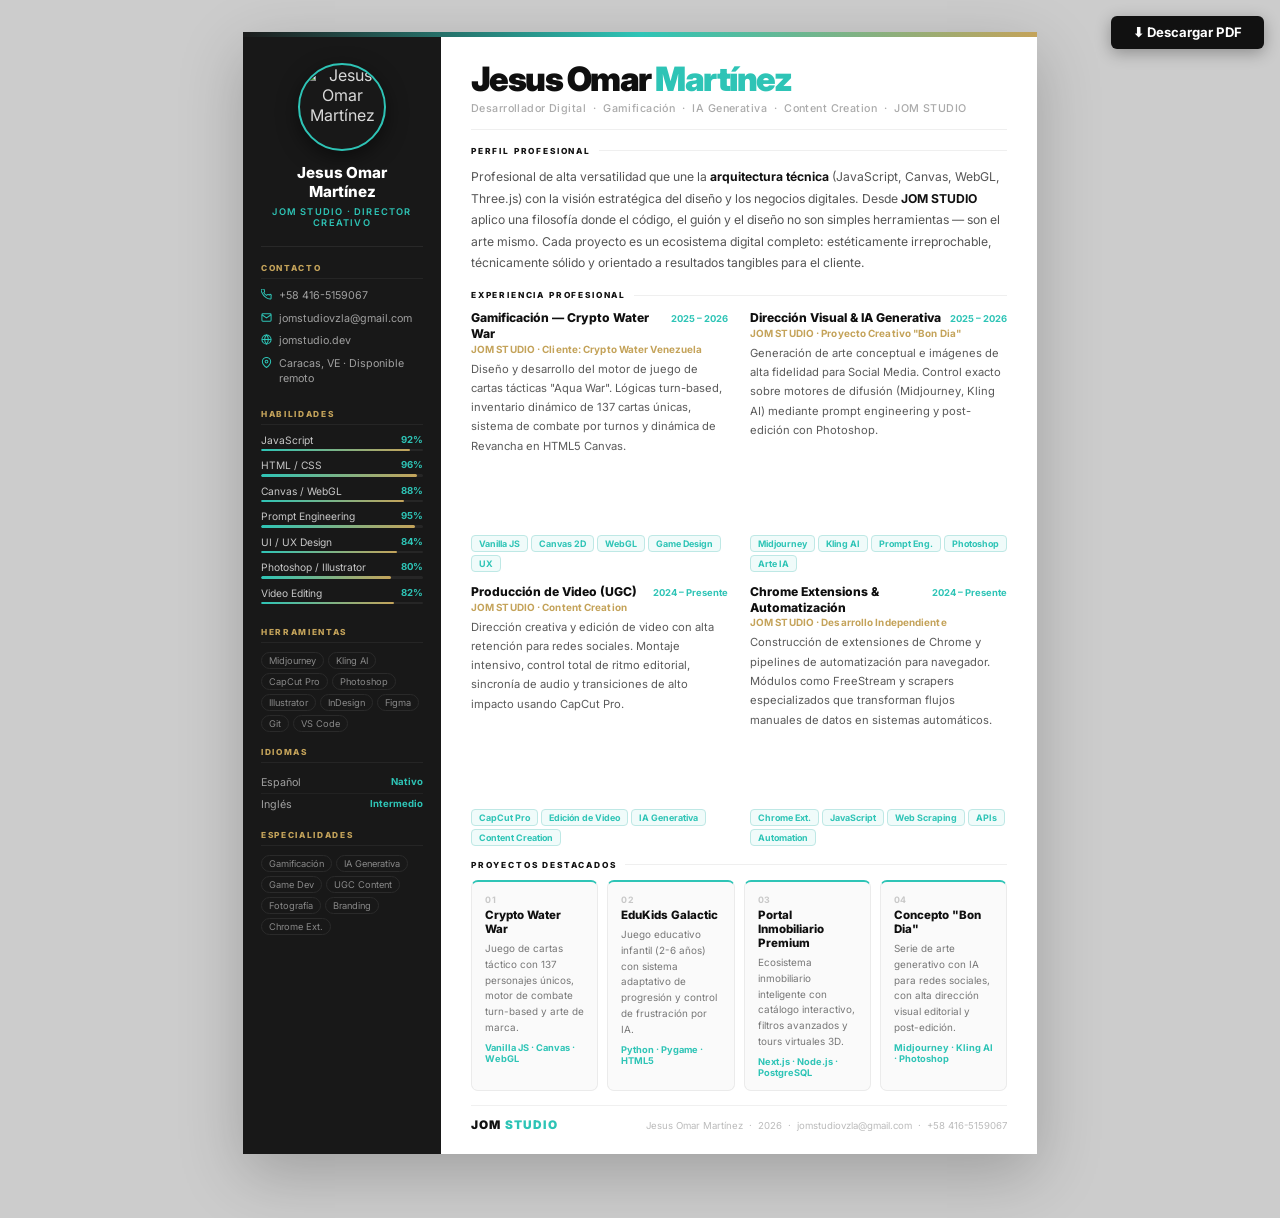
==== assets/cv.html @ 73c122a7 "docs(cv): update curriculum content to match portfolio and regenerate PDF" ====
<!DOCTYPE html>
<html lang="es">
<head>
<meta charset="UTF-8">
<title>CV — Jesus Omar Martinez · JOM STUDIO</title>
<link href="https://fonts.googleapis.com/css2?family=Inter:wght@300;400;500;600;700;800;900&display=swap" rel="stylesheet">
<style>
*, *::before, *::after { margin: 0; padding: 0; box-sizing: border-box; }

@page { size: A4; margin: 0; }

@media print {
  html, body { width: 210mm; height: 297mm; background: #fff; }
  .no-print { display: none !important; }
  body { padding: 0; }
  .page { box-shadow: none; margin: 0; }
}

body {
  font-family: 'Inter', sans-serif;
  background: #ccc;
  min-height: 100vh;
  display: flex; align-items: flex-start; justify-content: center;
  padding: 32px 0 64px;
  -webkit-print-color-adjust: exact;
  print-color-adjust: exact;
}

.no-print {
  position: fixed; top: 16px; right: 16px; z-index: 999;
}
.btn-dl {
  background: #111; color: #fff;
  border: none; padding: 10px 22px; border-radius: 6px;
  font: 700 0.82rem/1 'Inter', sans-serif;
  cursor: pointer; box-shadow: 0 4px 16px rgba(0,0,0,0.3);
}

/* ═══ PAGE ═══ */
.page {
  width: 794px;
  height: 1122px;
  background: #fff;
  display: grid;
  grid-template-columns: 198px 1fr;
  grid-template-rows: 5px 1fr;
  box-shadow: 0 20px 60px rgba(0,0,0,0.22);
  overflow: hidden;
}

/* accent strip */
.accent-strip {
  grid-column: 1 / -1;
  grid-row: 1;
  background: linear-gradient(90deg, #1c1c1c 0%, #2EC4B6 50%, #C4A35A 100%);
}

/* ═══ SIDEBAR ═══ */
.sb {
  grid-row: 2;
  background: #181818;
  padding: 26px 18px 24px;
  display: flex;
  flex-direction: column;
  color: #d8d8d8;
  overflow: hidden;
}

/* photo block */
.sb-top {
  display: flex;
  flex-direction: column;
  align-items: center;
  text-align: center;
  padding-bottom: 18px;
  border-bottom: 1px solid #282828;
  margin-bottom: 16px;
  flex-shrink: 0;
}
.sb-photo {
  width: 88px; height: 88px;
  border-radius: 50%;
  overflow: hidden;
  border: 2.5px solid #2EC4B6;
  margin-bottom: 12px;
  box-shadow: 0 6px 20px rgba(0,0,0,0.5);
}
.sb-photo img { width: 100%; height: 100%; object-fit: cover; object-position: center center; }
.sb-name { font-size: 0.95rem; font-weight: 800; color: #fff; line-height: 1.25; }
.sb-role { font-size: 0.58rem; font-weight: 600; letter-spacing: 0.13em; text-transform: uppercase; color: #2EC4B6; margin-top: 5px; }

/* sections */
.sb-sec { margin-bottom: 15px; flex-shrink: 0; }
.sb-sec:last-child { margin-bottom: 0; }

.sb-lbl {
  font-size: 0.52rem; font-weight: 800; letter-spacing: 0.2em;
  text-transform: uppercase; color: #C4A35A;
  margin-bottom: 9px; padding-bottom: 5px;
  border-bottom: 1px solid #252525;
}

/* contact */
.ci {
  display: flex; align-items: flex-start; gap: 7px;
  font-size: 0.67rem; color: #a0a0a0; line-height: 1.45;
  margin-bottom: 7px; word-break: break-word;
}
.ci svg { flex-shrink: 0; margin-top: 1px; }

/* skills */
.ski { margin-bottom: 8px; }
.ski-name {
  font-size: 0.64rem; color: #c8c8c8;
  display: flex; justify-content: space-between; margin-bottom: 3px;
}
.ski-pct { color: #2EC4B6; font-weight: 700; font-size: 0.6rem; }
.ski-track { height: 2.5px; background: #262626; border-radius: 2px; overflow: hidden; }
.ski-fill { height: 100%; background: linear-gradient(90deg, #2EC4B6, #C4A35A); border-radius: 2px; }

/* tags */
.tw { display: flex; flex-wrap: wrap; gap: 4px; }
.st {
  font-size: 0.58rem; padding: 2px 7px; border-radius: 50px;
  border: 1px solid #2a2a2a; color: #888;
}

/* lang */
.lr {
  display: flex; justify-content: space-between;
  font-size: 0.67rem; color: #a0a0a0;
  padding: 4px 0; border-bottom: 1px solid #222;
}
.lr:last-child { border: none; }
.ll { color: #2EC4B6; font-weight: 700; font-size: 0.6rem; }

/* ═══ MAIN ═══ */
.mn {
  grid-row: 2;
  padding: 26px 30px 22px;
  display: flex; flex-direction: column;
  overflow: hidden;
}

/* name header */
.mn-head { margin-bottom: 16px; padding-bottom: 14px; border-bottom: 1.5px solid #efefef; flex-shrink: 0; }
.mn-name {
  font-size: 2.1rem; font-weight: 900; color: #0f0f0f;
  letter-spacing: -0.045em; line-height: 0.95; margin-bottom: 7px;
}
.mn-name span { color: #2EC4B6; }
.mn-tag { font-size: 0.67rem; color: #aaa; font-weight: 500; letter-spacing: 0.04em; }

/* section label */
.sl {
  font-size: 0.52rem; font-weight: 800; letter-spacing: 0.22em;
  text-transform: uppercase; color: #111;
  margin-bottom: 10px;
  display: flex; align-items: center; gap: 8px; flex-shrink: 0;
}
.sl::after { content:''; flex:1; height: 1px; background: #efefef; }

/* profile */
.prof {
  font-size: 0.76rem; color: #555; line-height: 1.78;
  margin-bottom: 16px; flex-shrink: 0;
}
.prof strong { color: #111; font-weight: 700; }

/* experience — takes all remaining space */
.exp-wrap { flex: 1; display: flex; flex-direction: column; margin-bottom: 14px; }
.exp-grid {
  flex: 1; display: grid;
  grid-template-columns: 1fr 1fr;
  gap: 12px 22px;
}
.ei { display: flex; flex-direction: column; }
.ei-row { display: flex; justify-content: space-between; align-items: baseline; margin-bottom: 1px; }
.ei-title { font-size: 0.76rem; font-weight: 800; color: #0f0f0f; line-height: 1.3; }
.ei-date { font-size: 0.59rem; color: #2EC4B6; font-weight: 700; white-space: nowrap; margin-left: 6px; }
.ei-co { font-size: 0.62rem; color: #C4A35A; font-weight: 700; margin-bottom: 5px; letter-spacing: 0.01em; }
.ei-desc { font-size: 0.7rem; color: #5a5a5a; line-height: 1.72; flex: 1; }
.ei-tags { display: flex; flex-wrap: wrap; gap: 3px; margin-top: 7px; }
.et {
  font-size: 0.56rem; font-weight: 700; padding: 2px 7px;
  border-radius: 4px; background: #f0fbfa; color: #2EC4B6;
  border: 1px solid #bee8e5;
}

/* projects */
.pj-wrap { margin-bottom: 14px; flex-shrink: 0; }
.pj-grid { display: grid; grid-template-columns: repeat(4,1fr); gap: 9px; }
.pj {
  border: 1px solid #ebebeb; border-radius: 7px;
  padding: 12px 13px; border-top: 2.5px solid #2EC4B6; background: #fafafa;
}
.pj-n { font-size: 0.55rem; color: #c8c8c8; font-weight: 700; letter-spacing: 0.08em; margin-bottom: 3px; }
.pj-t { font-size: 0.72rem; font-weight: 800; color: #0f0f0f; margin-bottom: 5px; }
.pj-d { font-size: 0.62rem; color: #777; line-height: 1.6; }
.pj-tech { margin-top: 6px; font-size: 0.58rem; color: #2EC4B6; font-weight: 700; }

/* footer */
.mn-foot {
  flex-shrink: 0;
  padding-top: 12px; border-top: 1px solid #f0f0f0;
  display: flex; justify-content: space-between; align-items: center;
}
.mf-brand { font-size: 0.74rem; font-weight: 900; color: #111; letter-spacing: 0.1em; }
.mf-brand span { color: #2EC4B6; }
.mf-note { font-size: 0.6rem; color: #bbb; }
</style>
</head>
<body>

<div class="no-print">
  <button class="btn-dl" onclick="window.print()">⬇ Descargar PDF</button>
</div>

<div class="page">

  <!-- accent strip -->
  <div class="accent-strip"></div>

  <!-- ════ SIDEBAR ════ -->
  <aside class="sb">

    <div class="sb-top">
      <div class="sb-photo">
        <img src="gallery/Yo/Jesus Formal.jpeg" alt="Jesus Omar Martínez">
      </div>
      <div class="sb-name">Jesus Omar<br>Martínez</div>
      <div class="sb-role">JOM STUDIO · Director Creativo</div>
    </div>

    <!-- Contacto -->
    <div class="sb-sec">
      <div class="sb-lbl">Contacto</div>
      <div class="ci"><svg width="11" height="11" viewBox="0 0 24 24" fill="none" stroke="#2EC4B6" stroke-width="2.2"><path d="M22 16.92v3a2 2 0 01-2.18 2 19.79 19.79 0 01-8.63-3.07A19.5 19.5 0 013.07 9.81 19.79 19.79 0 01.01 1.18 2 2 0 012 0h3a2 2 0 012 1.72c.127.96.361 1.903.7 2.81a2 2 0 01-.45 2.11L6.09 7.91a16 16 0 006 6l1.27-1.27a2 2 0 012.11-.45c.907.339 1.85.573 2.81.7A2 2 0 0122 14.92z"/></svg>+58 416-5159067</div>
      <div class="ci"><svg width="11" height="11" viewBox="0 0 24 24" fill="none" stroke="#2EC4B6" stroke-width="2.2"><path d="M4 4h16c1.1 0 2 .9 2 2v12c0 1.1-.9 2-2 2H4c-1.1 0-2-.9-2-2V6c0-1.1.9-2 2-2z"/><polyline points="22,6 12,13 2,6"/></svg>jomstudiovzla@gmail.com</div>
      <div class="ci"><svg width="11" height="11" viewBox="0 0 24 24" fill="none" stroke="#2EC4B6" stroke-width="2.2"><circle cx="12" cy="12" r="10"/><line x1="2" y1="12" x2="22" y2="12"/><path d="M12 2a15.3 15.3 0 014 10 15.3 15.3 0 01-4 10 15.3 15.3 0 01-4-10 15.3 15.3 0 014-10z"/></svg>jomstudio.dev</div>
      <div class="ci"><svg width="11" height="11" viewBox="0 0 24 24" fill="none" stroke="#2EC4B6" stroke-width="2.2"><path d="M21 10c0 7-9 13-9 13s-9-6-9-13a9 9 0 0118 0z"/><circle cx="12" cy="10" r="3"/></svg>Caracas, VE · Disponible remoto</div>
    </div>

    <!-- Habilidades -->
    <div class="sb-sec">
      <div class="sb-lbl">Habilidades</div>
      <div class="ski"><div class="ski-name"><span>JavaScript</span><span class="ski-pct">92%</span></div><div class="ski-track"><div class="ski-fill" style="width:92%"></div></div></div>
      <div class="ski"><div class="ski-name"><span>HTML / CSS</span><span class="ski-pct">96%</span></div><div class="ski-track"><div class="ski-fill" style="width:96%"></div></div></div>
      <div class="ski"><div class="ski-name"><span>Canvas / WebGL</span><span class="ski-pct">88%</span></div><div class="ski-track"><div class="ski-fill" style="width:88%"></div></div></div>
      <div class="ski"><div class="ski-name"><span>Prompt Engineering</span><span class="ski-pct">95%</span></div><div class="ski-track"><div class="ski-fill" style="width:95%"></div></div></div>
      <div class="ski"><div class="ski-name"><span>UI / UX Design</span><span class="ski-pct">84%</span></div><div class="ski-track"><div class="ski-fill" style="width:84%"></div></div></div>
      <div class="ski"><div class="ski-name"><span>Photoshop / Illustrator</span><span class="ski-pct">80%</span></div><div class="ski-track"><div class="ski-fill" style="width:80%"></div></div></div>
      <div class="ski"><div class="ski-name"><span>Video Editing</span><span class="ski-pct">82%</span></div><div class="ski-track"><div class="ski-fill" style="width:82%"></div></div></div>
    </div>

    <!-- Herramientas -->
    <div class="sb-sec">
      <div class="sb-lbl">Herramientas</div>
      <div class="tw"><span class="st">Midjourney</span><span class="st">Kling AI</span><span class="st">CapCut Pro</span><span class="st">Photoshop</span><span class="st">Illustrator</span><span class="st">InDesign</span><span class="st">Figma</span><span class="st">Git</span><span class="st">VS Code</span></div>
    </div>

    <!-- Idiomas -->
    <div class="sb-sec">
      <div class="sb-lbl">Idiomas</div>
      <div class="lr"><span>Español</span><span class="ll">Nativo</span></div>
      <div class="lr"><span>Inglés</span><span class="ll">Intermedio</span></div>
    </div>

    <!-- Especialidades -->
    <div class="sb-sec">
      <div class="sb-lbl">Especialidades</div>
      <div class="tw"><span class="st">Gamificación</span><span class="st">IA Generativa</span><span class="st">Game Dev</span><span class="st">UGC Content</span><span class="st">Fotografía</span><span class="st">Branding</span><span class="st">Chrome Ext.</span></div>
    </div>

  </aside>

  <!-- ════ MAIN ════ -->
  <main class="mn">

    <div class="mn-head">
      <div class="mn-name">Jesus Omar <span>Martínez</span></div>
      <div class="mn-tag">Desarrollador Digital &nbsp;·&nbsp; Gamificación &nbsp;·&nbsp; IA Generativa &nbsp;·&nbsp; Content Creation &nbsp;·&nbsp; JOM STUDIO</div>
    </div>

    <div class="sl">Perfil Profesional</div>
    <p class="prof">Profesional de alta versatilidad que une la <strong>arquitectura técnica</strong> (JavaScript, Canvas, WebGL, Three.js) con la visión estratégica del diseño y los negocios digitales. Desde <strong>JOM STUDIO</strong> aplico una filosofía donde el código, el guión y el diseño no son simples herramientas — son el arte mismo. Cada proyecto es un ecosistema digital completo: estéticamente irreprochable, técnicamente sólido y orientado a resultados tangibles para el cliente.</p>

    <div class="exp-wrap">
      <div class="sl">Experiencia Profesional</div>
      <div class="exp-grid">

        <div class="ei">
          <div class="ei-row">
            <div class="ei-title">Gamificación — Crypto Water War</div>
            <div class="ei-date">2025 – 2026</div>
          </div>
          <div class="ei-co">JOM STUDIO · Cliente: Crypto Water Venezuela</div>
          <p class="ei-desc">Diseño y desarrollo del motor de juego de cartas tácticas "Aqua War". Lógicas turn-based, inventario dinámico de 137 cartas únicas, sistema de combate por turnos y dinámica de Revancha en HTML5 Canvas.</p>
          <div class="ei-tags"><span class="et">Vanilla JS</span><span class="et">Canvas 2D</span><span class="et">WebGL</span><span class="et">Game Design</span><span class="et">UX</span></div>
        </div>

        <div class="ei">
          <div class="ei-row">
            <div class="ei-title">Dirección Visual &amp; IA Generativa</div>
            <div class="ei-date">2025 – 2026</div>
          </div>
          <div class="ei-co">JOM STUDIO · Proyecto Creativo "Bon Dia"</div>
          <p class="ei-desc">Generación de arte conceptual e imágenes de alta fidelidad para Social Media. Control exacto sobre motores de difusión (Midjourney, Kling AI) mediante prompt engineering y post-edición con Photoshop.</p>
          <div class="ei-tags"><span class="et">Midjourney</span><span class="et">Kling AI</span><span class="et">Prompt Eng.</span><span class="et">Photoshop</span><span class="et">Arte IA</span></div>
        </div>

        <div class="ei">
          <div class="ei-row">
            <div class="ei-title">Producción de Video (UGC)</div>
            <div class="ei-date">2024 – Presente</div>
          </div>
          <div class="ei-co">JOM STUDIO · Content Creation</div>
          <p class="ei-desc">Dirección creativa y edición de video con alta retención para redes sociales. Montaje intensivo, control total de ritmo editorial, sincronía de audio y transiciones de alto impacto usando CapCut Pro.</p>
          <div class="ei-tags"><span class="et">CapCut Pro</span><span class="et">Edición de Video</span><span class="et">IA Generativa</span><span class="et">Content Creation</span></div>
        </div>

        <div class="ei">
          <div class="ei-row">
            <div class="ei-title">Chrome Extensions &amp; Automatización</div>
            <div class="ei-date">2024 – Presente</div>
          </div>
          <div class="ei-co">JOM STUDIO · Desarrollo Independiente</div>
          <p class="ei-desc">Construcción de extensiones de Chrome y pipelines de automatización para navegador. Módulos como FreeStream y scrapers especializados que transforman flujos manuales de datos en sistemas automáticos.</p>
          <div class="ei-tags"><span class="et">Chrome Ext.</span><span class="et">JavaScript</span><span class="et">Web Scraping</span><span class="et">APIs</span><span class="et">Automation</span></div>
        </div>

      </div>
    </div>

    <div class="pj-wrap">
      <div class="sl">Proyectos Destacados</div>
      <div class="pj-grid">
        <div class="pj"><div class="pj-n">01</div><div class="pj-t">Crypto Water War</div><p class="pj-d">Juego de cartas táctico con 137 personajes únicos, motor de combate turn-based y arte de marca.</p><div class="pj-tech">Vanilla JS · Canvas · WebGL</div></div>
        <div class="pj"><div class="pj-n">02</div><div class="pj-t">EduKids Galactic</div><p class="pj-d">Juego educativo infantil (2-6 años) con sistema adaptativo de progresión y control de frustración por IA.</p><div class="pj-tech">Python · Pygame · HTML5</div></div>
        <div class="pj"><div class="pj-n">03</div><div class="pj-t">Portal Inmobiliario Premium</div><p class="pj-d">Ecosistema inmobiliario inteligente con catálogo interactivo, filtros avanzados y tours virtuales 3D.</p><div class="pj-tech">Next.js · Node.js · PostgreSQL</div></div>
        <div class="pj"><div class="pj-n">04</div><div class="pj-t">Concepto "Bon Dia"</div><p class="pj-d">Serie de arte generativo con IA para redes sociales, con alta dirección visual editorial y post-edición.</p><div class="pj-tech">Midjourney · Kling AI · Photoshop</div></div>
      </div>
    </div>

    <div class="mn-foot">
      <div class="mf-brand">JOM <span>STUDIO</span></div>
      <div class="mf-note">Jesus Omar Martínez &nbsp;·&nbsp; 2026 &nbsp;·&nbsp; jomstudiovzla@gmail.com &nbsp;·&nbsp; +58 416-5159067</div>
    </div>

  </main>

</div>
</body>
</html>
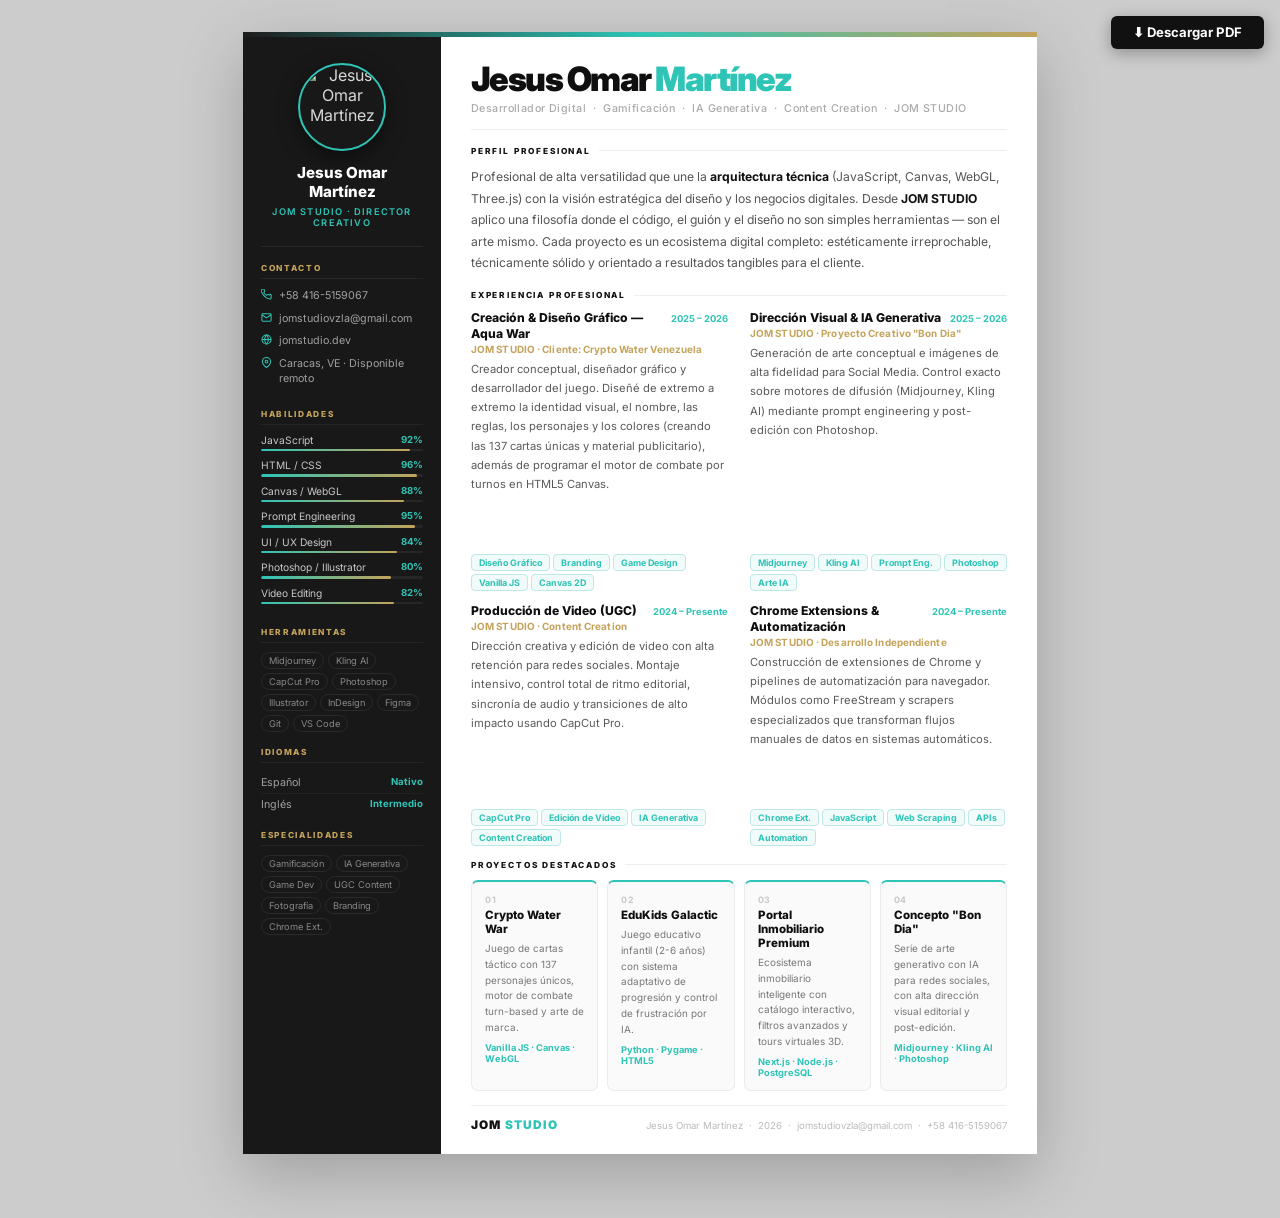
==== commit d51af88a: "docs(cv): highlight graphic designer and game creator role for Crypto Water War" ====
--- a/assets/cv.html
+++ b/assets/cv.html
@@ -291,12 +291,12 @@
 
         <div class="ei">
           <div class="ei-row">
-            <div class="ei-title">Gamificación — Crypto Water War</div>
+            <div class="ei-title">Creación &amp; Diseño Gráfico — Aqua War</div>
             <div class="ei-date">2025 – 2026</div>
           </div>
           <div class="ei-co">JOM STUDIO · Cliente: Crypto Water Venezuela</div>
-          <p class="ei-desc">Diseño y desarrollo del motor de juego de cartas tácticas "Aqua War". Lógicas turn-based, inventario dinámico de 137 cartas únicas, sistema de combate por turnos y dinámica de Revancha en HTML5 Canvas.</p>
-          <div class="ei-tags"><span class="et">Vanilla JS</span><span class="et">Canvas 2D</span><span class="et">WebGL</span><span class="et">Game Design</span><span class="et">UX</span></div>
+          <p class="ei-desc">Creador conceptual, diseñador gráfico y desarrollador del juego. Diseñé de extremo a extremo la identidad visual, el nombre, las reglas, los personajes y los colores (creando las 137 cartas únicas y material publicitario), además de programar el motor de combate por turnos en HTML5 Canvas.</p>
+          <div class="ei-tags"><span class="et">Diseño Gráfico</span><span class="et">Branding</span><span class="et">Game Design</span><span class="et">Vanilla JS</span><span class="et">Canvas 2D</span></div>
         </div>
 
         <div class="ei">
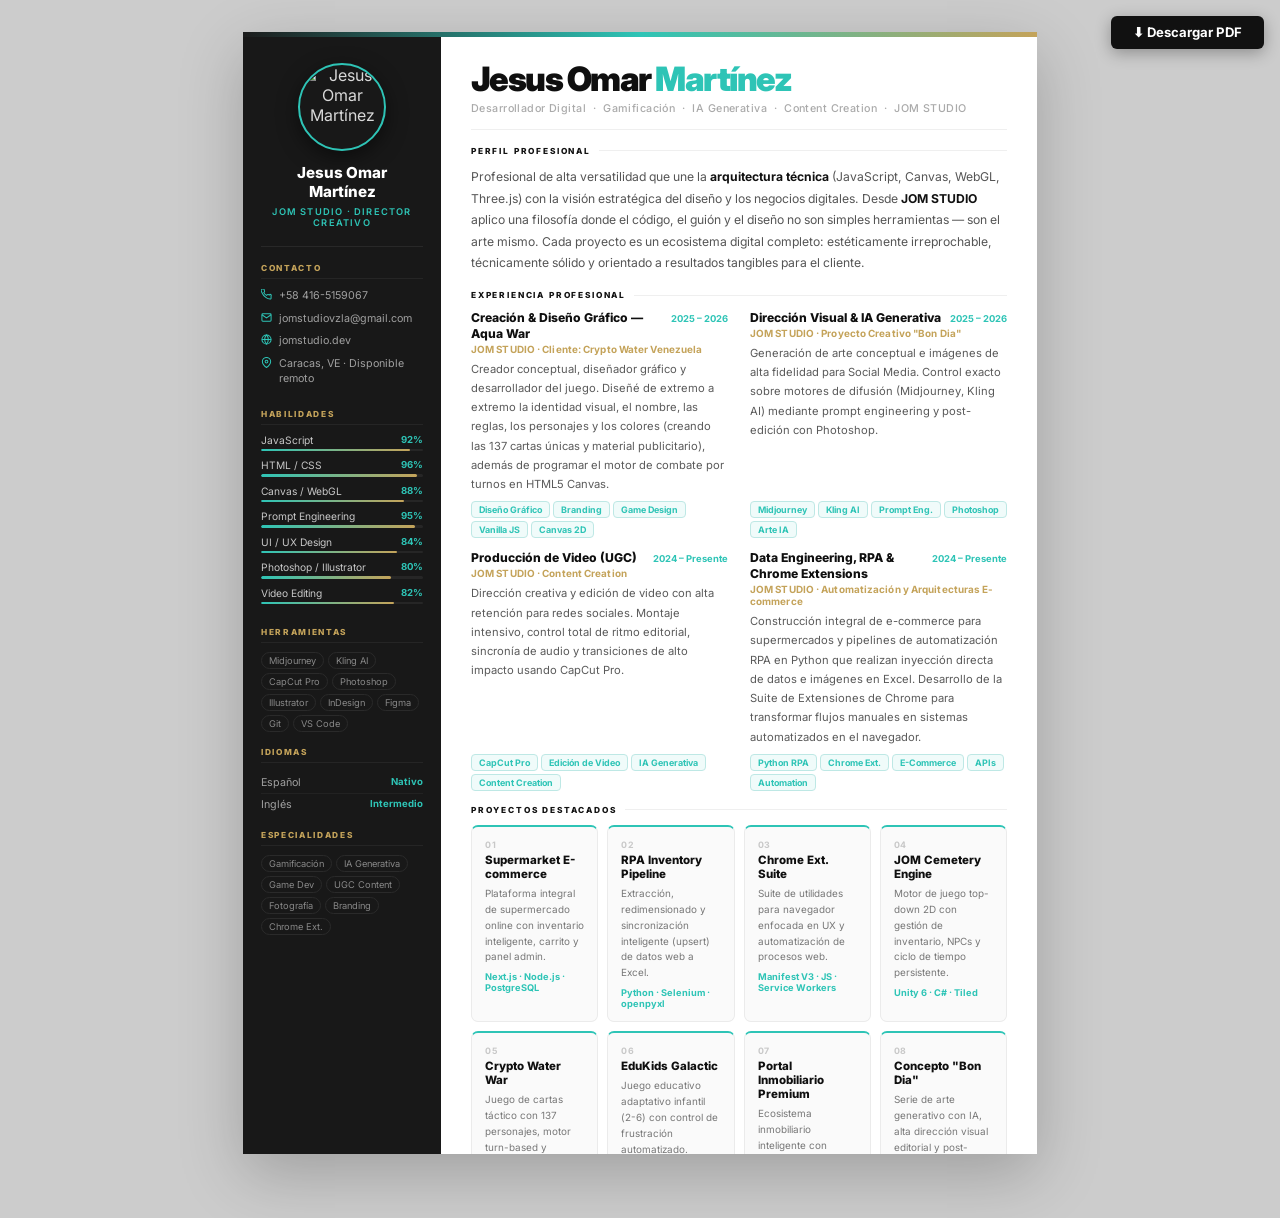
==== commit 86364155: "Update portfolio with new RPA, Extensions, Cemetery Engine projects and CV" ====
--- a/assets/cv.html
+++ b/assets/cv.html
@@ -321,12 +321,12 @@
 
         <div class="ei">
           <div class="ei-row">
-            <div class="ei-title">Chrome Extensions &amp; Automatización</div>
+            <div class="ei-title">Data Engineering, RPA &amp; Chrome Extensions</div>
             <div class="ei-date">2024 – Presente</div>
           </div>
-          <div class="ei-co">JOM STUDIO · Desarrollo Independiente</div>
-          <p class="ei-desc">Construcción de extensiones de Chrome y pipelines de automatización para navegador. Módulos como FreeStream y scrapers especializados que transforman flujos manuales de datos en sistemas automáticos.</p>
-          <div class="ei-tags"><span class="et">Chrome Ext.</span><span class="et">JavaScript</span><span class="et">Web Scraping</span><span class="et">APIs</span><span class="et">Automation</span></div>
+          <div class="ei-co">JOM STUDIO · Automatización y Arquitecturas E-commerce</div>
+          <p class="ei-desc">Construcción integral de e-commerce para supermercados y pipelines de automatización RPA en Python que realizan inyección directa de datos e imágenes en Excel. Desarrollo de la Suite de Extensiones de Chrome para transformar flujos manuales en sistemas automatizados en el navegador.</p>
+          <div class="ei-tags"><span class="et">Python RPA</span><span class="et">Chrome Ext.</span><span class="et">E-Commerce</span><span class="et">APIs</span><span class="et">Automation</span></div>
         </div>
 
       </div>
@@ -335,10 +335,14 @@
     <div class="pj-wrap">
       <div class="sl">Proyectos Destacados</div>
       <div class="pj-grid">
-        <div class="pj"><div class="pj-n">01</div><div class="pj-t">Crypto Water War</div><p class="pj-d">Juego de cartas táctico con 137 personajes únicos, motor de combate turn-based y arte de marca.</p><div class="pj-tech">Vanilla JS · Canvas · WebGL</div></div>
-        <div class="pj"><div class="pj-n">02</div><div class="pj-t">EduKids Galactic</div><p class="pj-d">Juego educativo infantil (2-6 años) con sistema adaptativo de progresión y control de frustración por IA.</p><div class="pj-tech">Python · Pygame · HTML5</div></div>
-        <div class="pj"><div class="pj-n">03</div><div class="pj-t">Portal Inmobiliario Premium</div><p class="pj-d">Ecosistema inmobiliario inteligente con catálogo interactivo, filtros avanzados y tours virtuales 3D.</p><div class="pj-tech">Next.js · Node.js · PostgreSQL</div></div>
-        <div class="pj"><div class="pj-n">04</div><div class="pj-t">Concepto "Bon Dia"</div><p class="pj-d">Serie de arte generativo con IA para redes sociales, con alta dirección visual editorial y post-edición.</p><div class="pj-tech">Midjourney · Kling AI · Photoshop</div></div>
+        <div class="pj"><div class="pj-n">01</div><div class="pj-t">Supermarket E-commerce</div><p class="pj-d">Plataforma integral de supermercado online con inventario inteligente, carrito y panel admin.</p><div class="pj-tech">Next.js · Node.js · PostgreSQL</div></div>
+        <div class="pj"><div class="pj-n">02</div><div class="pj-t">RPA Inventory Pipeline</div><p class="pj-d">Extracción, redimensionado y sincronización inteligente (upsert) de datos web a Excel.</p><div class="pj-tech">Python · Selenium · openpyxl</div></div>
+        <div class="pj"><div class="pj-n">03</div><div class="pj-t">Chrome Ext. Suite</div><p class="pj-d">Suite de utilidades para navegador enfocada en UX y automatización de procesos web.</p><div class="pj-tech">Manifest V3 · JS · Service Workers</div></div>
+        <div class="pj"><div class="pj-n">04</div><div class="pj-t">JOM Cemetery Engine</div><p class="pj-d">Motor de juego top-down 2D con gestión de inventario, NPCs y ciclo de tiempo persistente.</p><div class="pj-tech">Unity 6 · C# · Tiled</div></div>
+        <div class="pj"><div class="pj-n">05</div><div class="pj-t">Crypto Water War</div><p class="pj-d">Juego de cartas táctico con 137 personajes, motor turn-based y dirección visual de marca.</p><div class="pj-tech">Vanilla JS · Canvas · WebGL</div></div>
+        <div class="pj"><div class="pj-n">06</div><div class="pj-t">EduKids Galactic</div><p class="pj-d">Juego educativo adaptativo infantil (2-6) con control de frustración automatizado.</p><div class="pj-tech">Python · Pygame · HTML5</div></div>
+        <div class="pj"><div class="pj-n">07</div><div class="pj-t">Portal Inmobiliario Premium</div><p class="pj-d">Ecosistema inmobiliario inteligente con catálogo interactivo y filtros avanzados 3D.</p><div class="pj-tech">Next.js · React · Node.js</div></div>
+        <div class="pj"><div class="pj-n">08</div><div class="pj-t">Concepto "Bon Dia"</div><p class="pj-d">Serie de arte generativo con IA, alta dirección visual editorial y post-producción gráfica.</p><div class="pj-tech">Midjourney · Kling AI · PS</div></div>
       </div>
     </div>
 
